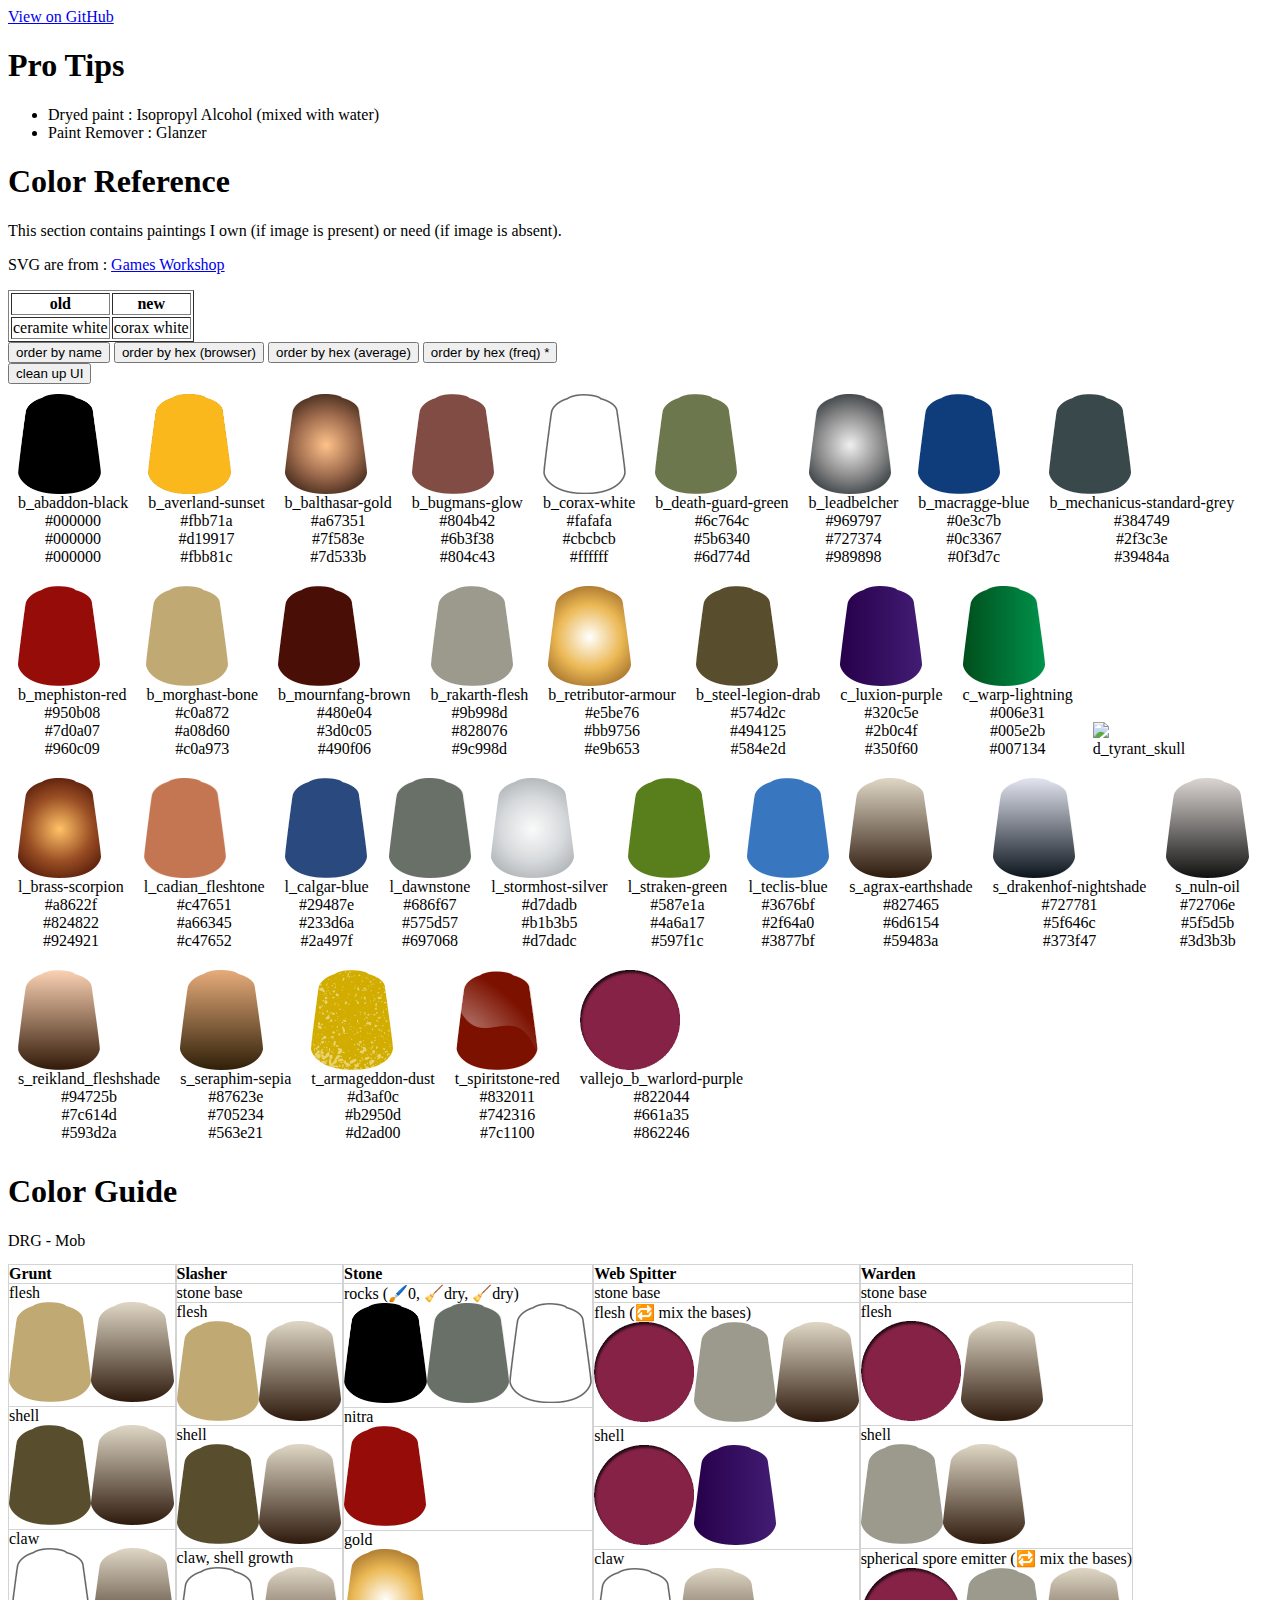
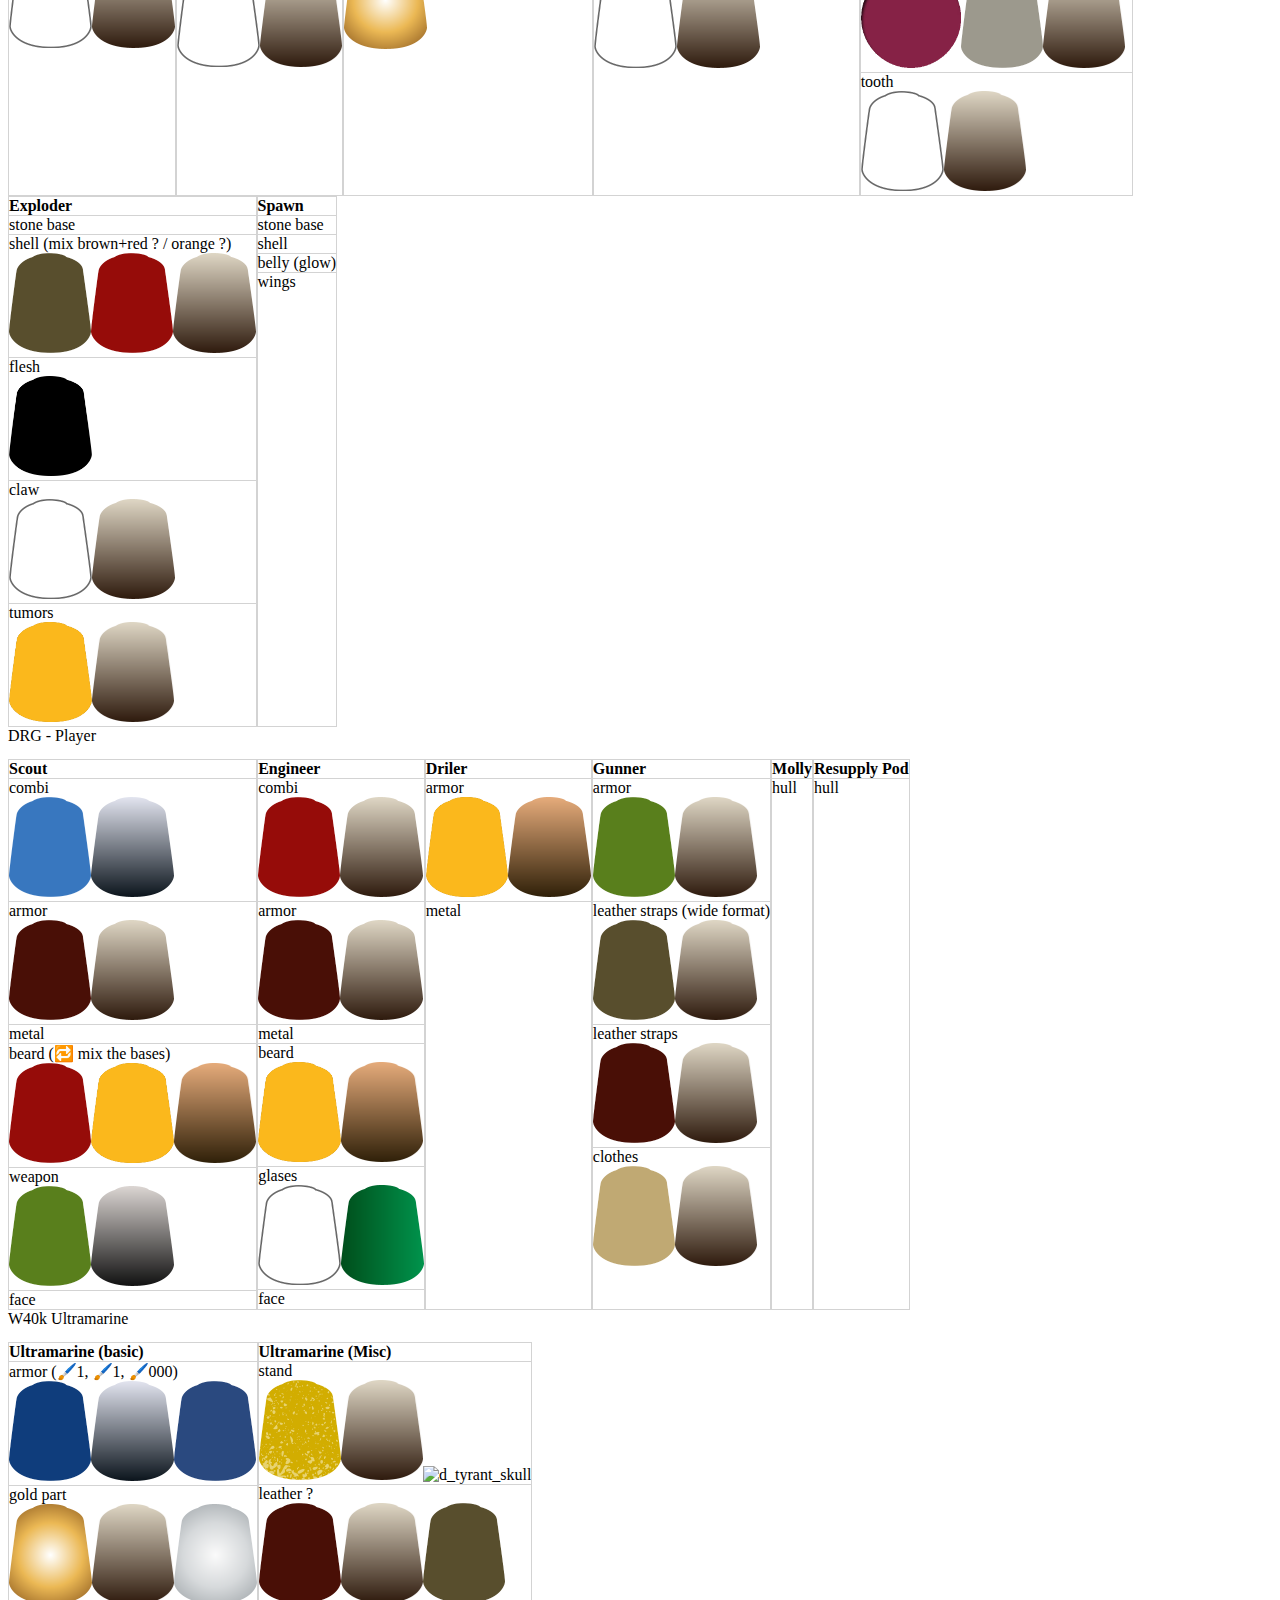
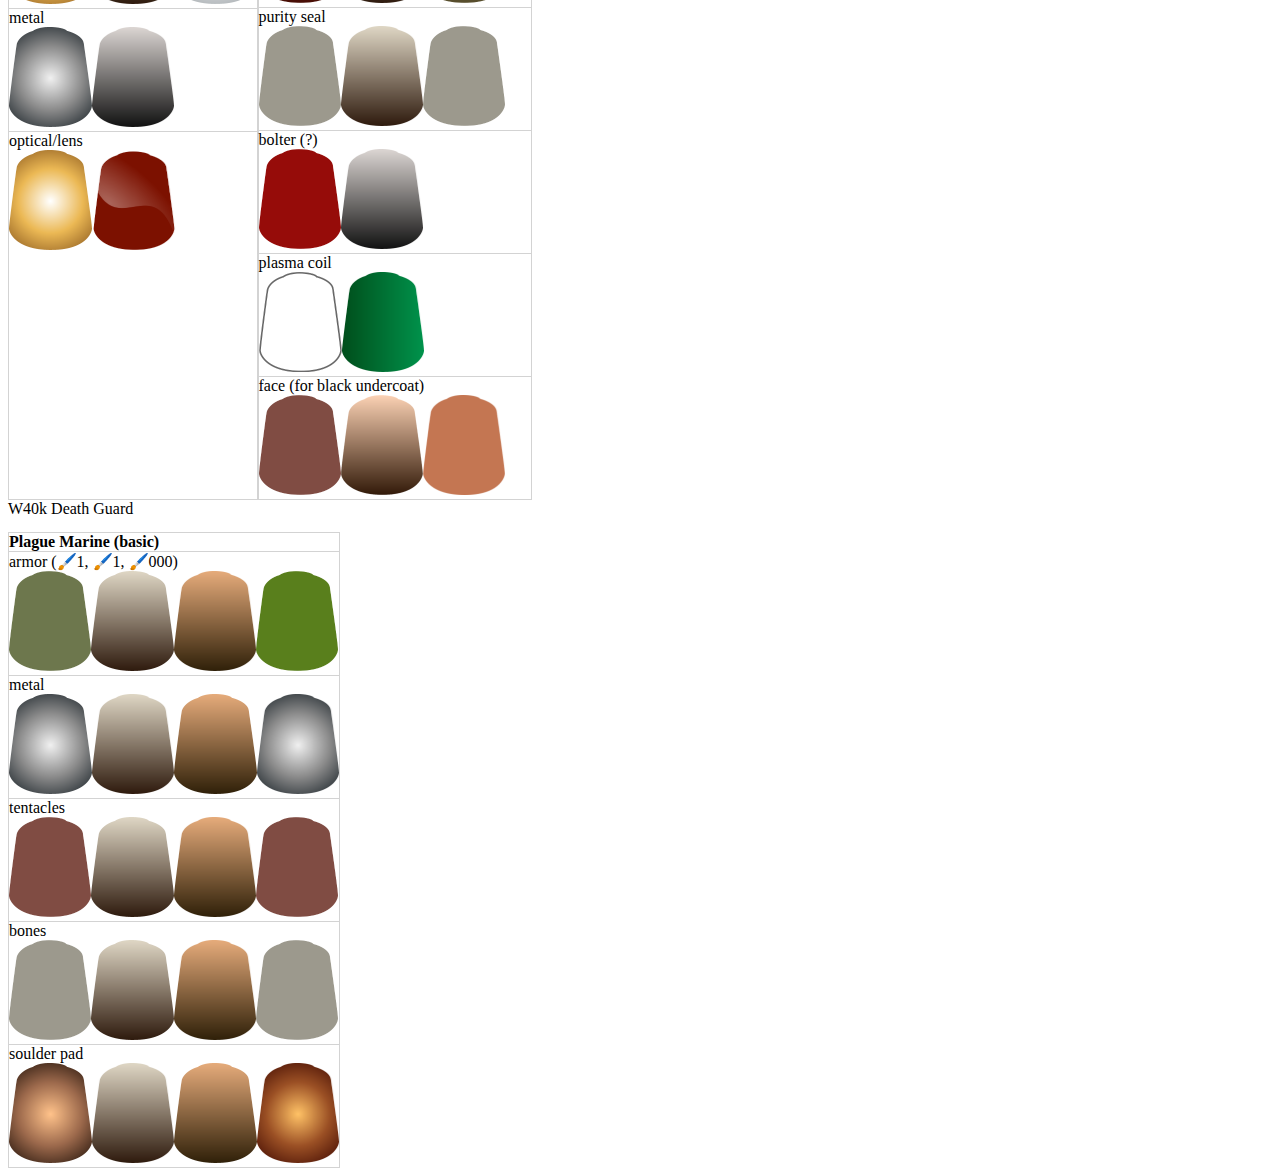
==== painting/index.html @ 30239cf1 "Painting : add death-guard and "fork me" banner" ====
<!DOCTYPE html>
<html lang="en">

<head>
  <meta charset="UTF-8" />
  <meta name="viewport" content="width=device-width, initial-scale=1.0" />
  <link rel="stylesheet" href="css/pageStyle.css" />
  <link rel="stylesheet" href="https://cdnjs.cloudflare.com/ajax/libs/github-fork-ribbon-css/0.2.3/gh-fork-ribbon.min.css" />
</head>


<body>
  <a class="github-fork-ribbon" 
     href="https://github.com/Iron-Wolf/Iron-Wolf.github.io/tree/master/painting" 
     data-ribbon="Fork me on GitHub"> 
      View on GitHub
  </a>

  <h1>Pro Tips</h1>
  <ul>
    <li>Dryed paint : Isopropyl Alcohol (mixed with water)</li>
    <li>Paint Remover : Glanzer</li>
  </ul>

  <h1>Color Reference</h1>
  <p>This section contains paintings I own (if image is present) or need (if image is absent).</p>
  <p>SVG are from : <a href="https://www.warhammer.com/fr-FR/build-and-paint-lp">Games Workshop</a></p>
  <table title="Color replacement" border="1px">
    <tr>
      <th>old</th>
      <th>new</th>
    </tr>
    <tr>
      <td>ceramite white</td>
      <td>corax white</td>
    </tr>
  </table>

  <button onclick="orderByName()">order by name</button>
  <button onclick="orderByHexBrowser()">order by hex (browser)</button>
  <button onclick="orderByHexAverage()">order by hex (average)</button>
  <button onclick="orderByHexFreq()">order by hex (freq) *</button>
  <br/>
  <button onclick="cleanUpUI()">clean up UI</button>

  <!-- div tag from which content is added -->
  <div id="colorRef"></div>

  <h1>Color Guide</h1>
  <!-- div tag from which content is added -->
  <div id="drg-mob" class="color-guide">
    <div style="width: 100%; height: 2em;">DRG - Mob</div>
  </div>
  <div id="drg-player" class="color-guide">
    <div style="width: 100%; height: 2em;">DRG - Player</div>
  </div>
  <div id="w40k-ultra" class="color-guide">
    <div style="width: 100%; height: 2em;">W40k Ultramarine</div>
  </div>
  <div id="w40k-death-guard" class="color-guide">
    <div style="width: 100%; height: 2em;">W40k Death Guard</div>
  </div>

  <script type='text/javascript' src='js/color-utils.js'></script>
  <script type='text/javascript' src='js/sort-algo.js'></script>
  <script type='text/javascript' src='js/img-algo.js'></script>
  <script type='text/javascript' src='js/main.js'></script>
</body>

</html>
---- painting/css/pageStyle.css ----
figure {
    display: inline-block;
    margin: 10px;
}
figure img {
    vertical-align: top;
}
figure figcaption {
    text-align: center;
}

.color-guide {
    display: flex;
    flex-wrap: wrap;
}
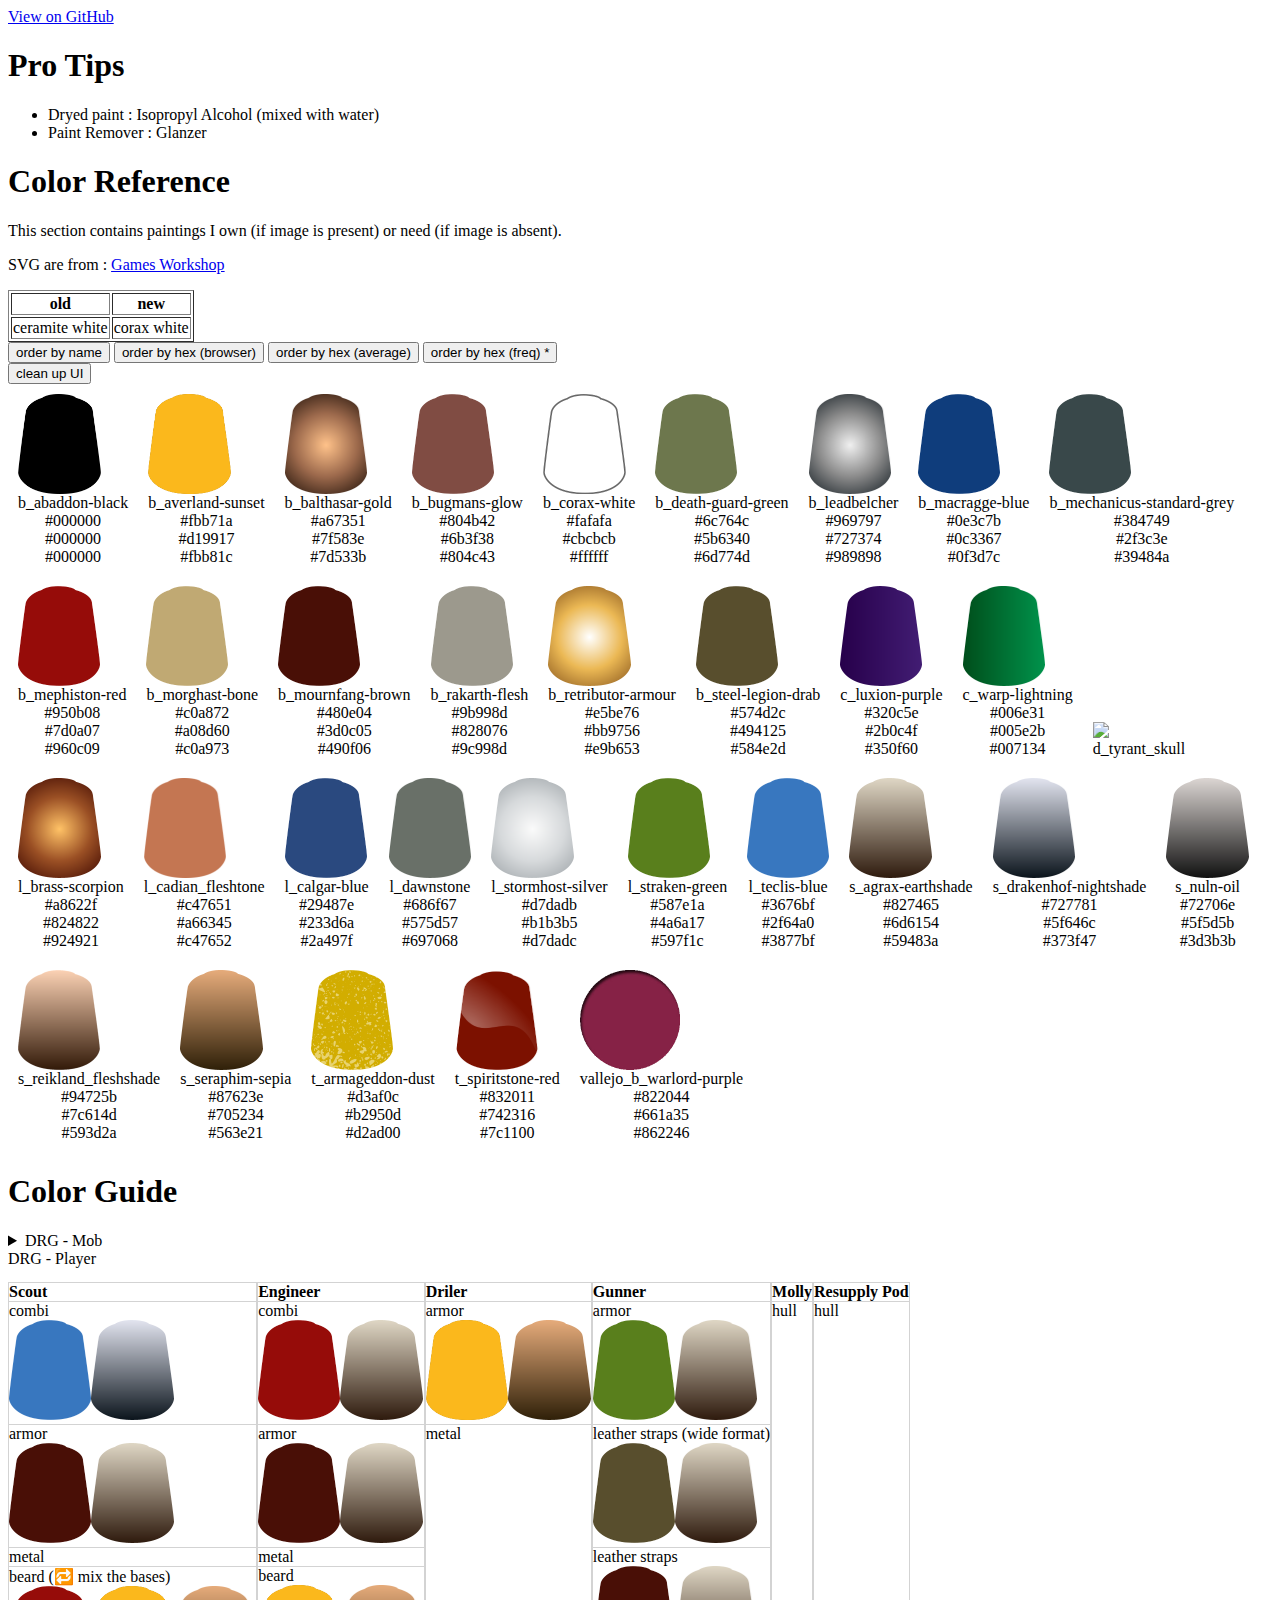
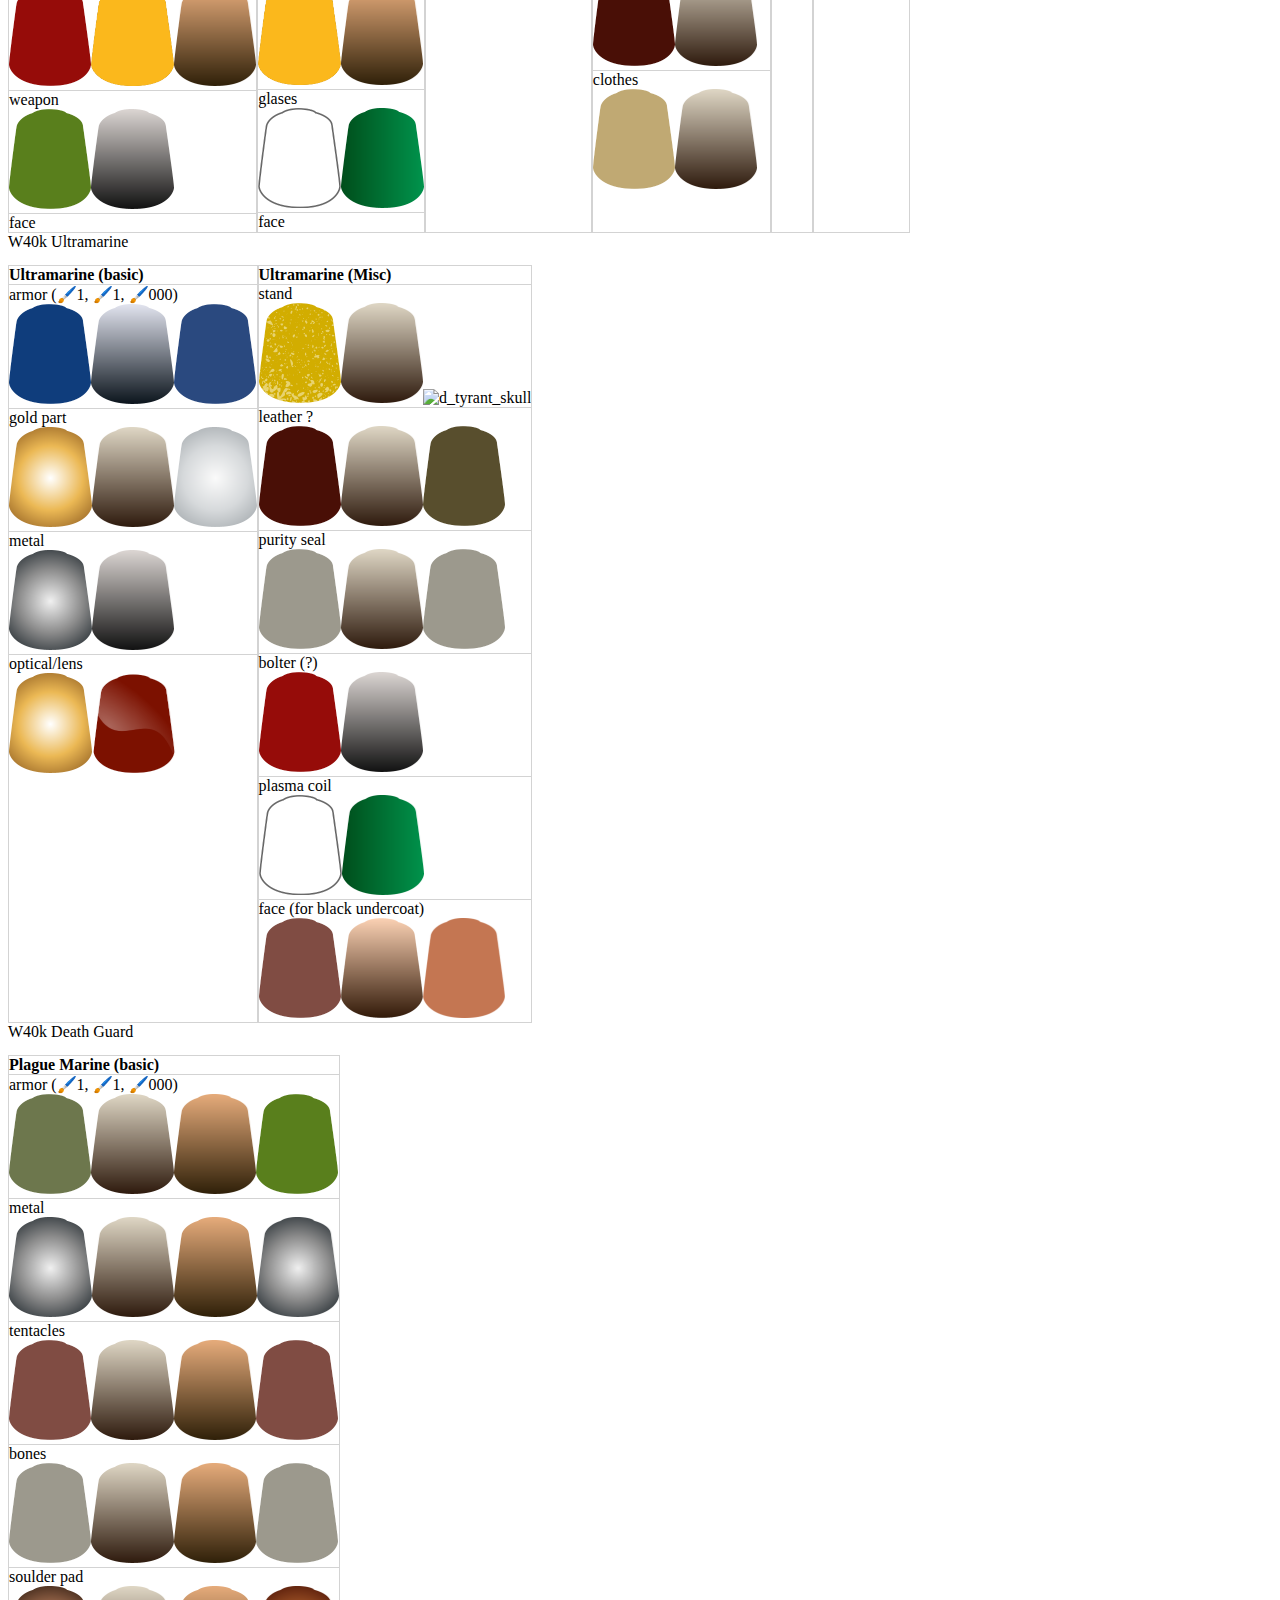
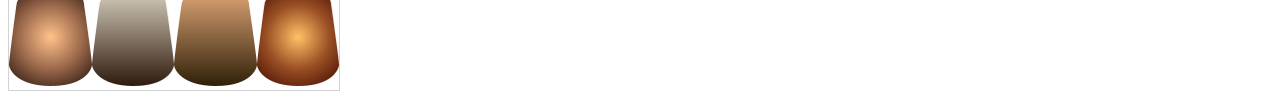
==== commit 76f14e1b: "Painting : testing "details" element" ====
--- a/painting/index.html
+++ b/painting/index.html
@@ -47,10 +47,14 @@
   <div id="colorRef"></div>
 
   <h1>Color Guide</h1>
-  <!-- div tag from which content is added -->
-  <div id="drg-mob" class="color-guide">
-    <div style="width: 100%; height: 2em;">DRG - Mob</div>
-  </div>
+  <details>
+    <summary>DRG - Mob</summary>
+    <!-- div tag from which content is added -->
+    <div id="drg-mob" class="color-guide">
+      <div style="width: 100%; height: 2em;">DRG - Mob</div>
+    </div>
+  </details>
+  
   <div id="drg-player" class="color-guide">
     <div style="width: 100%; height: 2em;">DRG - Player</div>
   </div>
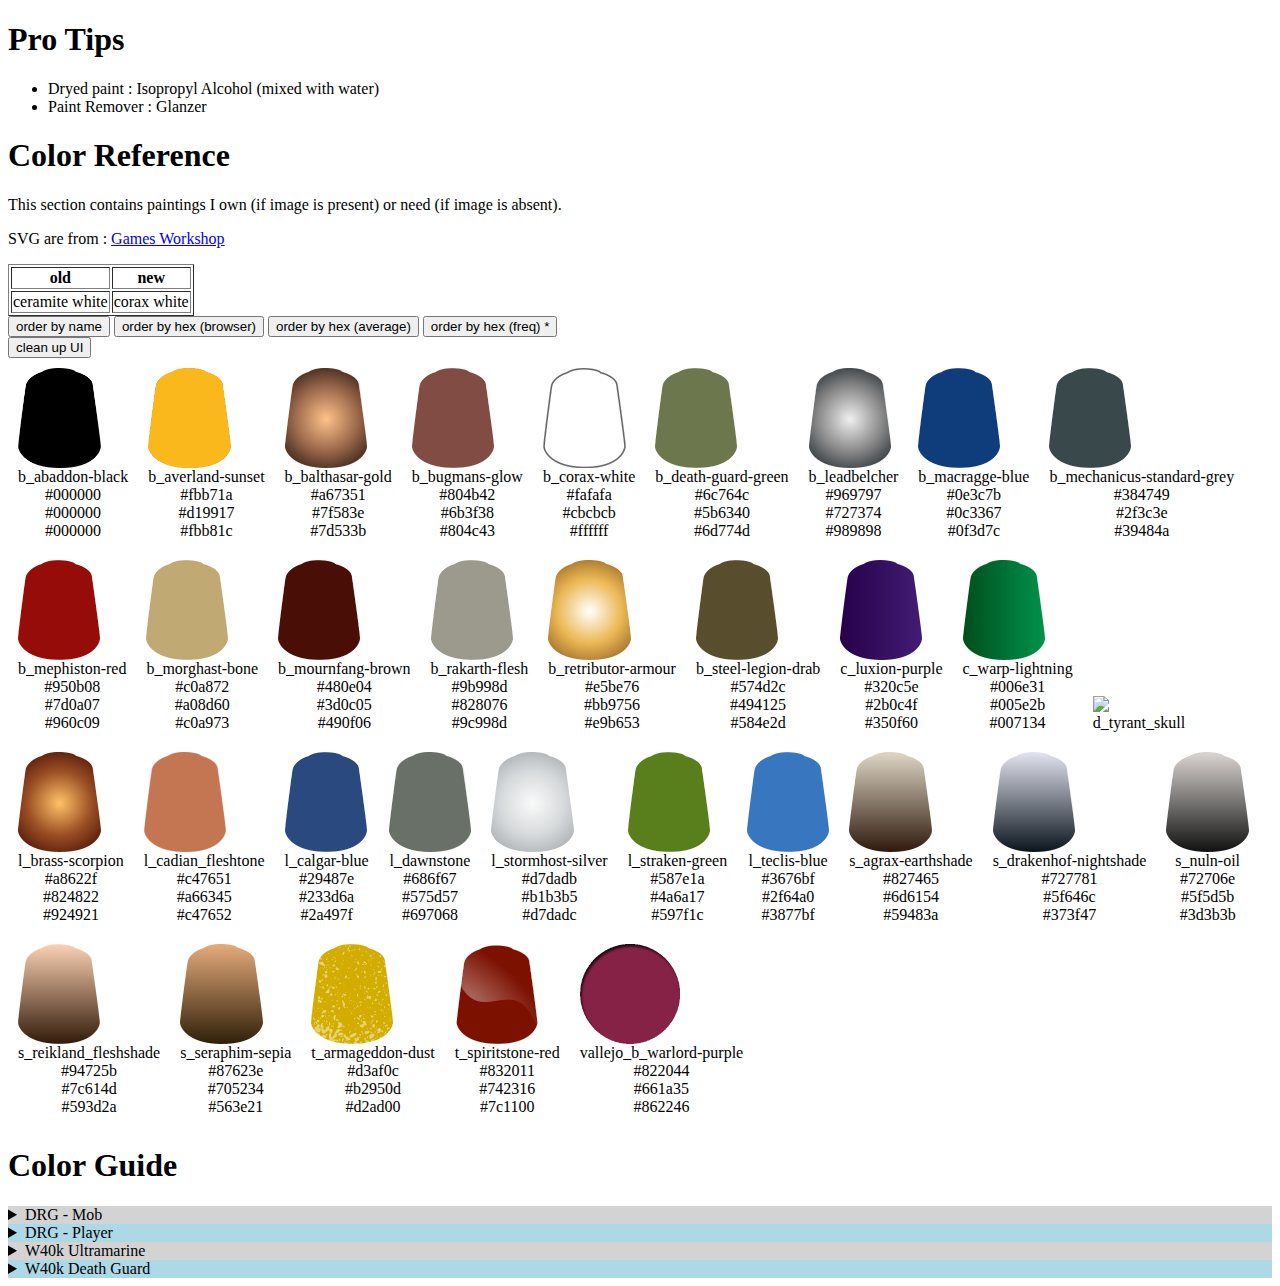
==== commit 040fd360: "Painting : add "details" and background color" ====
--- a/painting/index.html
+++ b/painting/index.html
@@ -12,9 +12,7 @@
 <body>
   <a class="github-fork-ribbon" 
      href="https://github.com/Iron-Wolf/Iron-Wolf.github.io/tree/master/painting" 
-     data-ribbon="Fork me on GitHub"> 
-      View on GitHub
-  </a>
+     data-ribbon="View on GitHub"> </a>
 
   <h1>Pro Tips</h1>
   <ul>
@@ -22,6 +20,9 @@
     <li>Paint Remover : Glanzer</li>
   </ul>
 
+  <!-------------------
+  |  COLOR REFERENCE  |
+  -------------------->
   <h1>Color Reference</h1>
   <p>This section contains paintings I own (if image is present) or need (if image is absent).</p>
   <p>SVG are from : <a href="https://www.warhammer.com/fr-FR/build-and-paint-lp">Games Workshop</a></p>
@@ -46,24 +47,41 @@
   <!-- div tag from which content is added -->
   <div id="colorRef"></div>
 
+  <!-------------------
+  |    COLOR GUIDE    |
+  -------------------->
   <h1>Color Guide</h1>
-  <details>
+  <details style="background: lightgray;">
     <summary>DRG - Mob</summary>
     <!-- div tag from which content is added -->
     <div id="drg-mob" class="color-guide">
       <div style="width: 100%; height: 2em;">DRG - Mob</div>
     </div>
   </details>
+
+  <details style="background: lightblue">
+    <summary>DRG - Player</summary>
+    <!-- div tag from which content is added -->
+    <div id="drg-player" class="color-guide">
+      <div style="width: 100%; height: 2em;">DRG - Player</div>
+    </div>
+  </details>
+
+  <details style="background: lightgray;">
+    <summary>W40k Ultramarine</summary>
+    <!-- div tag from which content is added -->
+    <div id="w40k-ultra" class="color-guide">
+      <div style="width: 100%; height: 2em;">W40k Ultramarine</div>
+    </div>
+  </details>
   
-  <div id="drg-player" class="color-guide">
-    <div style="width: 100%; height: 2em;">DRG - Player</div>
-  </div>
-  <div id="w40k-ultra" class="color-guide">
-    <div style="width: 100%; height: 2em;">W40k Ultramarine</div>
-  </div>
-  <div id="w40k-death-guard" class="color-guide">
-    <div style="width: 100%; height: 2em;">W40k Death Guard</div>
-  </div>
+  <details style="background: lightblue;">
+    <summary>W40k Death Guard</summary>
+    <!-- div tag from which content is added -->
+    <div id="w40k-death-guard" class="color-guide">
+      <div style="width: 100%; height: 2em;">W40k Death Guard</div>
+    </div>
+  </details>
 
   <script type='text/javascript' src='js/color-utils.js'></script>
   <script type='text/javascript' src='js/sort-algo.js'></script>
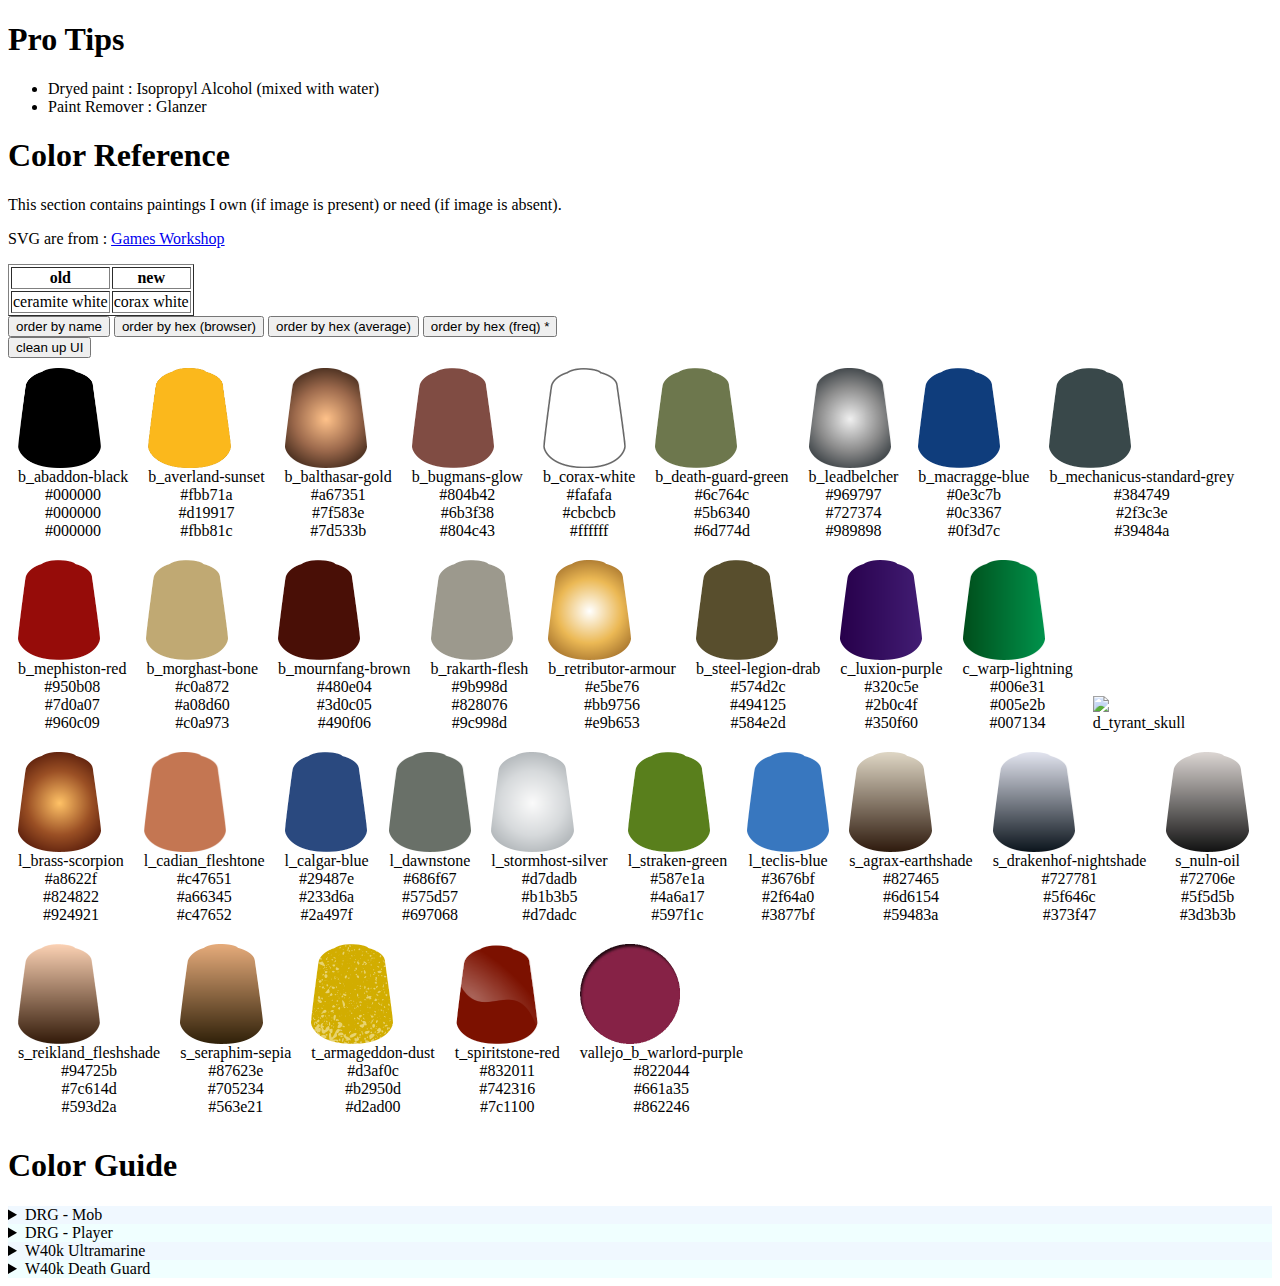
==== commit 1a02c441: "Painting : fixup background color" ====
--- a/painting/index.html
+++ b/painting/index.html
@@ -51,36 +51,28 @@
   |    COLOR GUIDE    |
   -------------------->
   <h1>Color Guide</h1>
-  <details style="background: lightgray;">
+  <details style="background: aliceblue;">
     <summary>DRG - Mob</summary>
     <!-- div tag from which content is added -->
-    <div id="drg-mob" class="color-guide">
-      <div style="width: 100%; height: 2em;">DRG - Mob</div>
-    </div>
+    <div id="drg-mob" class="color-guide"></div>
   </details>
 
-  <details style="background: lightblue">
+  <details style="background: azure">
     <summary>DRG - Player</summary>
     <!-- div tag from which content is added -->
-    <div id="drg-player" class="color-guide">
-      <div style="width: 100%; height: 2em;">DRG - Player</div>
-    </div>
+    <div id="drg-player" class="color-guide"></div>
   </details>
 
-  <details style="background: lightgray;">
+  <details style="background: aliceblue;">
     <summary>W40k Ultramarine</summary>
     <!-- div tag from which content is added -->
-    <div id="w40k-ultra" class="color-guide">
-      <div style="width: 100%; height: 2em;">W40k Ultramarine</div>
-    </div>
+    <div id="w40k-ultra" class="color-guide"></div>
   </details>
   
-  <details style="background: lightblue;">
+  <details style="background: azure;">
     <summary>W40k Death Guard</summary>
     <!-- div tag from which content is added -->
-    <div id="w40k-death-guard" class="color-guide">
-      <div style="width: 100%; height: 2em;">W40k Death Guard</div>
-    </div>
+    <div id="w40k-death-guard" class="color-guide"></div>
   </details>
 
   <script type='text/javascript' src='js/color-utils.js'></script>
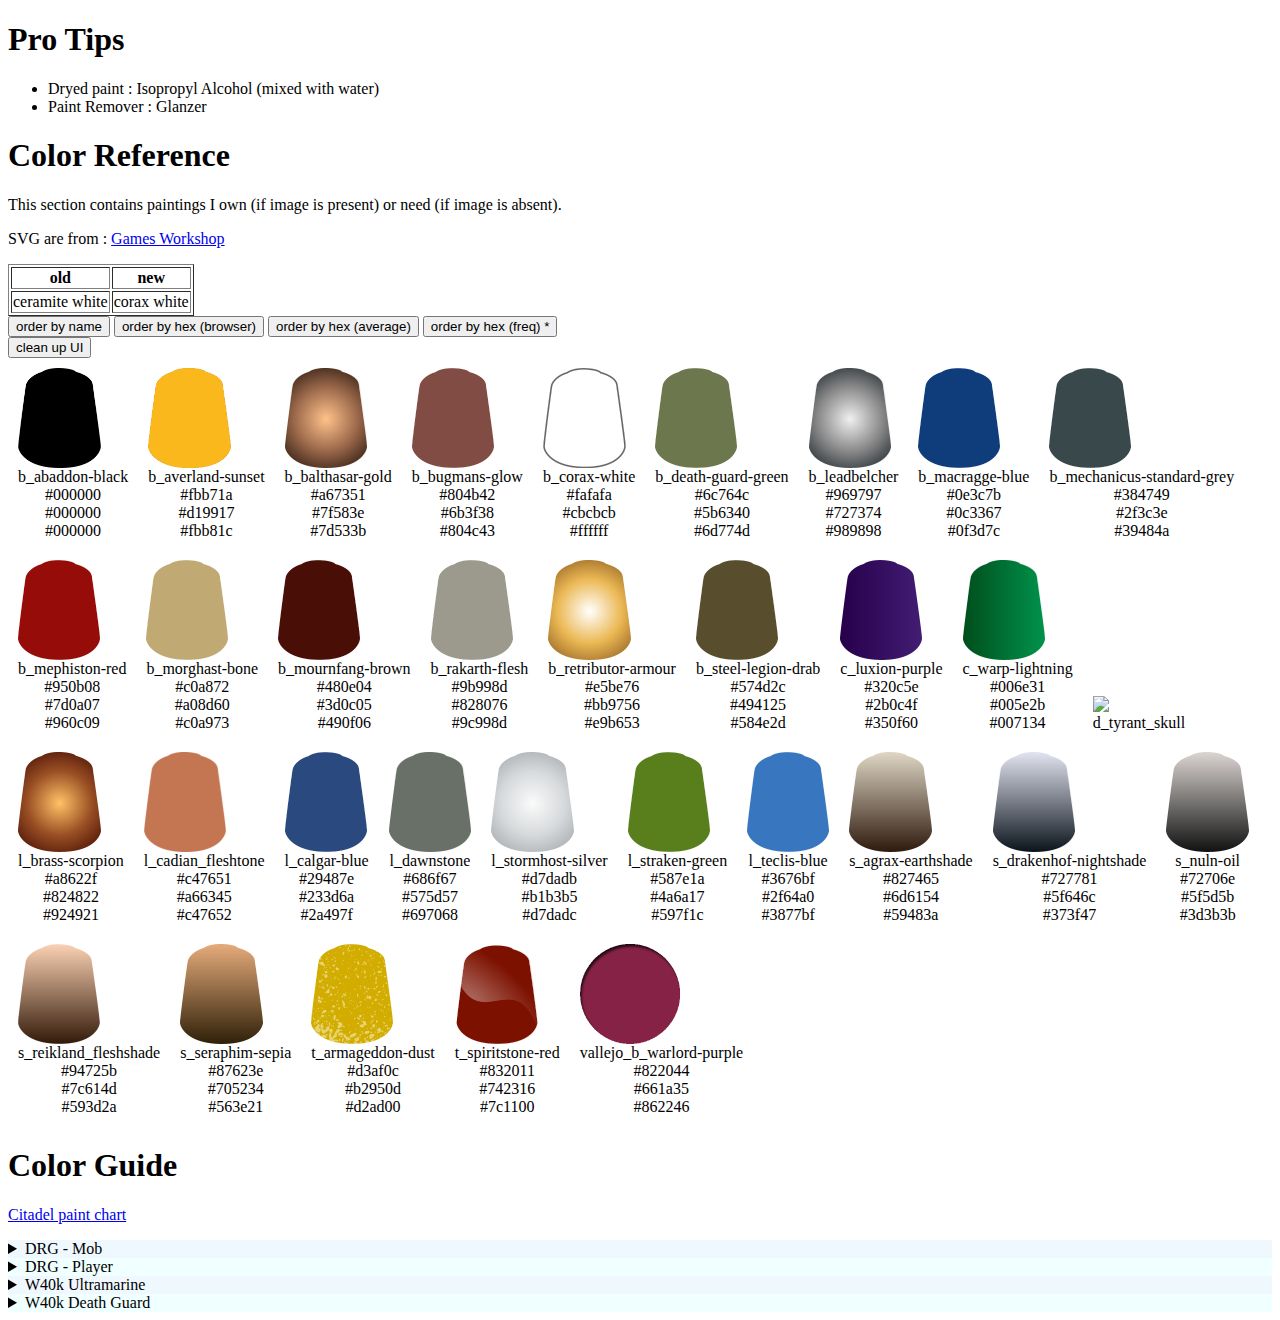
==== commit 8802d33b: "Painting : red bolter colors for testing" ====
--- a/painting/index.html
+++ b/painting/index.html
@@ -51,6 +51,10 @@
   |    COLOR GUIDE    |
   -------------------->
   <h1>Color Guide</h1>
+  <p>
+    <a href="https://www.dakkadakka.com/wiki/en/Paint_Range_Compatibility_Chart">Citadel paint chart</a>
+  </p>
+
   <details style="background: aliceblue;">
     <summary>DRG - Mob</summary>
     <!-- div tag from which content is added -->
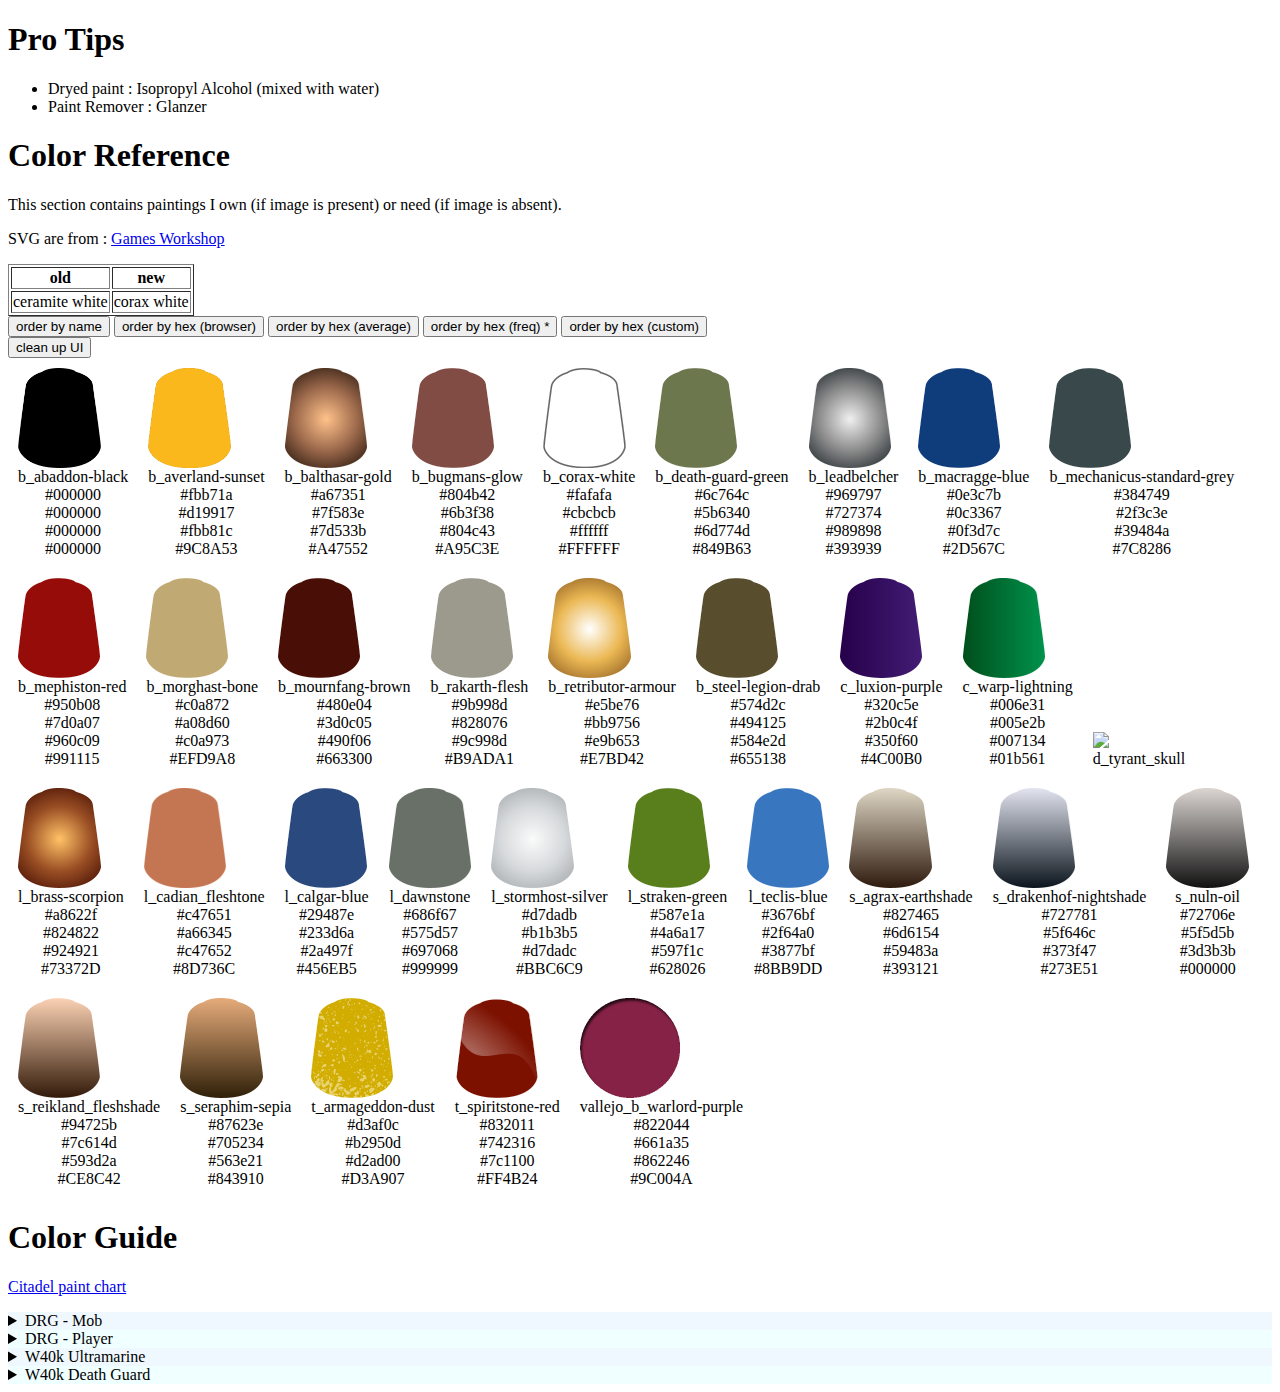
==== commit c7dd3f41: "Painting : add hex color" ====
--- a/painting/index.html
+++ b/painting/index.html
@@ -41,6 +41,7 @@
   <button onclick="orderByHexBrowser()">order by hex (browser)</button>
   <button onclick="orderByHexAverage()">order by hex (average)</button>
   <button onclick="orderByHexFreq()">order by hex (freq) *</button>
+  <button onclick="orderByHexCustom()">order by hex (custom)</button>
   <br/>
   <button onclick="cleanUpUI()">clean up UI</button>
 
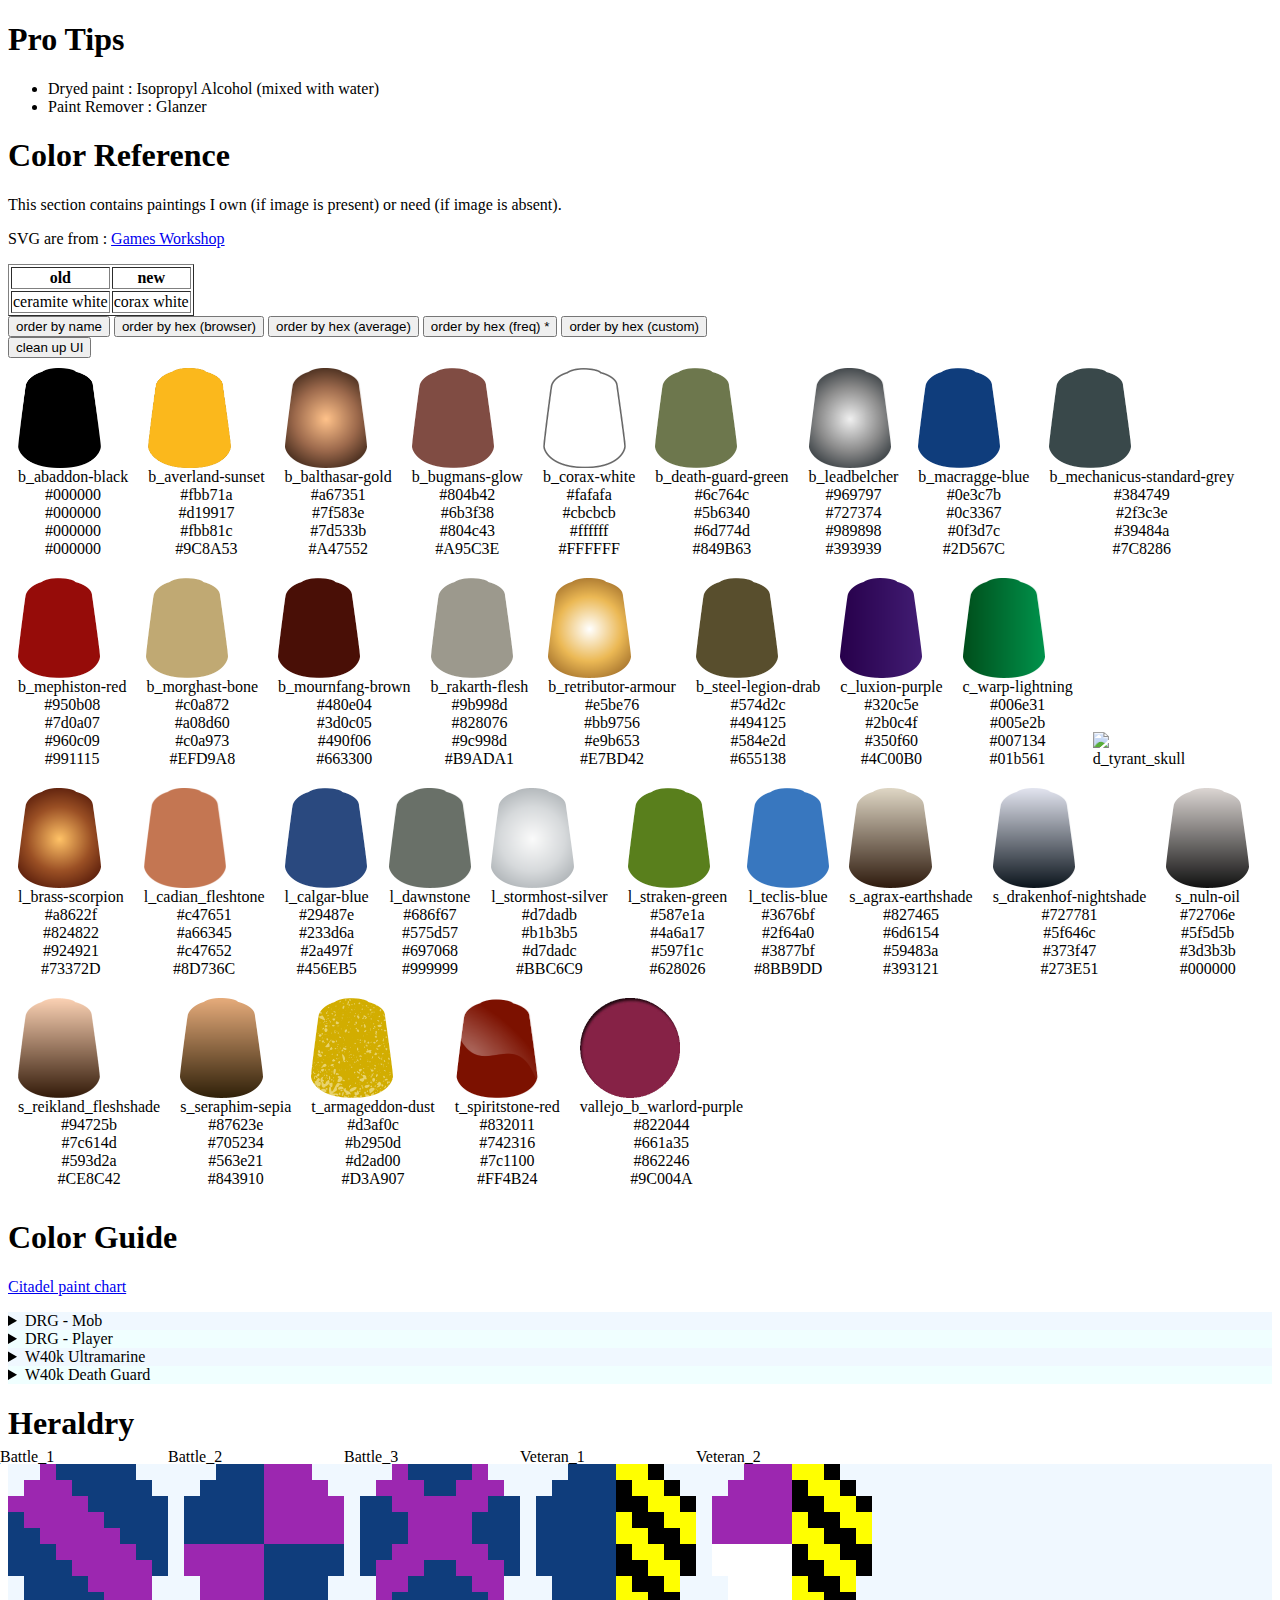
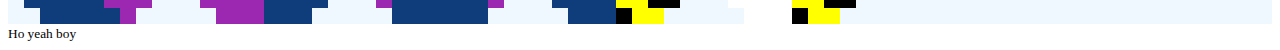
==== commit 665fe0b3: "[Painting] First test for heraldry" ====
--- a/painting/index.html
+++ b/painting/index.html
@@ -4,6 +4,7 @@
 <head>
   <meta charset="UTF-8" />
   <meta name="viewport" content="width=device-width, initial-scale=1.0" />
+  <link rel="stylesheet" href="css/heraldry.css" />
   <link rel="stylesheet" href="css/pageStyle.css" />
   <link rel="stylesheet" href="https://cdnjs.cloudflare.com/ajax/libs/github-fork-ribbon-css/0.2.3/gh-fork-ribbon.min.css" />
 </head>
@@ -80,6 +81,32 @@
     <div id="w40k-death-guard" class="color-guide"></div>
   </details>
 
+  <!------------
+  |  HERALDRY  |
+  ------------->
+  <h1>Heraldry</h1>
+  <div style="display: flex; background: aliceblue;">
+    <div class="heraldry">
+      <div class="heraldry1">_Battle_1</div>
+    </div>
+    <div class="heraldry">
+      <div class="heraldry4">Battle_2</div>
+    </div>
+    <div class="heraldry">
+      <div class="heraldry5">Battle_3</div>
+    </div>
+    <div class="heraldry">
+      <div class="heraldry2">Veteran_1</div>
+    </div>
+    <div class="heraldry">
+      <div class="heraldry3">Veteran_2</div>
+    </div>
+  </div>
+
+  <footer>
+    <small>Ho yeah boy</small>
+  </footer>
+
   <script type='text/javascript' src='js/color-utils.js'></script>
   <script type='text/javascript' src='js/sort-algo.js'></script>
   <script type='text/javascript' src='js/img-algo.js'></script>
--- a/painting/css/heraldry.css
+++ b/painting/css/heraldry.css
@@ -0,0 +1,441 @@
+:root {
+  --bg-color: aliceblue;
+  --c-violet: #9c27b0;
+  --c-white: white;
+  --c-yellow: yellow;
+  --c-black: black;
+  --c-blue: #0f3d7c;
+}
+
+.heraldry {
+  width: 10em;
+  height: 10em;
+  /*border: 1px solid black;*/
+  margin-right: 1em;
+  position: relative; /* css shenanigans for a proper border */
+  background: var(--c-blue);
+}
+
+.heraldry1 {
+  width: 1em;
+  height: 1em;
+  position: absolute;  /* css shenanigans for a proper border */
+  top: -1em;  /* offset because of box-shadow values */
+  left: -1em; /* offset because of box-shadow values */
+  box-shadow: 
+    /* KNEE PAD SHAPE */
+    1em 1em var(--bg-color), 2em 1em var(--bg-color), 9em 1em var(--bg-color), 10em 1em var(--bg-color),
+    1em 2em var(--bg-color), 10em 2em var(--bg-color),
+    1em 8em var(--bg-color), 10em 8em var(--bg-color),
+    1em 9em var(--bg-color), 10em 9em var(--bg-color),
+    1em 10em var(--bg-color), 2em 10em var(--bg-color), 9em 10em var(--bg-color), 10em 10em var(--bg-color),
+    /* KNEE PAD SHAPE */
+
+    1em 1em var(--c-violet),
+    2em 1em var(--c-violet),
+    3em 1em var(--c-violet),
+
+    1em 2em var(--c-violet),
+    2em 2em var(--c-violet),
+    3em 2em var(--c-violet),
+    4em 2em var(--c-violet),
+
+    1em 3em var(--c-violet),
+    2em 3em var(--c-violet),
+    3em 3em var(--c-violet),
+    4em 3em var(--c-violet),
+    5em 3em var(--c-violet),
+
+    2em 4em var(--c-violet),
+    3em 4em var(--c-violet),
+    4em 4em var(--c-violet),
+    5em 4em var(--c-violet),
+    6em 4em var(--c-violet),
+
+    3em 5em var(--c-violet),
+    4em 5em var(--c-violet),
+    5em 5em var(--c-violet),
+    6em 5em var(--c-violet),
+    7em 5em var(--c-violet),
+
+    4em 6em var(--c-violet),
+    5em 6em var(--c-violet),
+    6em 6em var(--c-violet),
+    7em 6em var(--c-violet),
+    8em 6em var(--c-violet),
+
+    5em 7em var(--c-violet),
+    6em 7em var(--c-violet),
+    7em 7em var(--c-violet),
+    8em 7em var(--c-violet),
+    9em 7em var(--c-violet),
+
+    6em 8em var(--c-violet),
+    7em 8em var(--c-violet),
+    8em 8em var(--c-violet),
+    9em 8em var(--c-violet),
+    10em 8em var(--c-violet),
+
+    7em 9em var(--c-violet),
+    8em 9em var(--c-violet),
+    9em 9em var(--c-violet),
+    10em 9em var(--c-violet),
+
+    8em 10em var(--c-violet),
+    9em 10em var(--c-violet),
+    10em 10em var(--c-violet)
+}
+
+.heraldry2 {
+  width: 1em;
+  height: 1em;
+  position: absolute; 
+  top: -1em; 
+  left: -1em;
+  box-shadow: 
+    /* KNEE PAD SHAPE */
+    1em 1em var(--bg-color), 2em 1em var(--bg-color), 9em 1em var(--bg-color), 10em 1em var(--bg-color),
+    1em 2em var(--bg-color), 10em 2em var(--bg-color),
+    1em 8em var(--bg-color), 10em 8em var(--bg-color),
+    1em 9em var(--bg-color), 10em 9em var(--bg-color),
+    1em 10em var(--bg-color), 2em 10em var(--bg-color), 9em 10em var(--bg-color), 10em 10em var(--bg-color),
+    /* KNEE PAD SHAPE */
+
+    6em 1em var(--c-yellow),
+    7em 1em var(--c-yellow),
+    8em 1em var(--c-black),
+    9em 1em var(--c-black),
+    10em 1em var(--c-yellow),
+
+    6em 2em var(--c-black),
+    7em 2em var(--c-yellow),
+    8em 2em var(--c-yellow),
+    9em 2em var(--c-black),
+    10em 2em var(--c-black),
+
+    6em 3em var(--c-black),
+    7em 3em var(--c-black),
+    8em 3em var(--c-yellow),
+    9em 3em var(--c-yellow),
+    10em 3em var(--c-black),
+
+    6em 4em var(--c-yellow),
+    7em 4em var(--c-black),
+    8em 4em var(--c-black),
+    9em 4em var(--c-yellow),
+    10em 4em var(--c-yellow),
+
+    6em 5em var(--c-yellow),
+    7em 5em var(--c-yellow),
+    8em 5em var(--c-black),
+    9em 5em var(--c-black),
+    10em 5em var(--c-yellow),
+
+    6em 6em var(--c-black),
+    7em 6em var(--c-yellow),
+    8em 6em var(--c-yellow),
+    9em 6em var(--c-black),
+    10em 6em var(--c-black), 
+    
+    6em 7em var(--c-black),
+    7em 7em var(--c-black),
+    8em 7em var(--c-yellow),
+    9em 7em var(--c-yellow),
+    10em 7em var(--c-black), 
+
+    6em 8em var(--c-yellow),
+    7em 8em var(--c-black),
+    8em 8em var(--c-black),
+    9em 8em var(--c-yellow),
+    10em 8em var(--c-yellow),
+
+    6em 9em var(--c-yellow),
+    7em 9em var(--c-yellow),
+    8em 9em var(--c-black),
+    9em 9em var(--c-black),
+    10em 9em var(--c-yellow),
+
+    6em 10em var(--c-black),
+    7em 10em var(--c-yellow),
+    8em 10em var(--c-yellow),
+    9em 10em var(--c-black),
+    10em 10em var(--c-black)
+}
+
+.heraldry3 {
+  width: 1em;
+  height: 1em;
+  position: absolute; 
+  top: -1em; 
+  left: -1em;
+  box-shadow: 
+    /* KNEE PAD SHAPE */
+    1em 1em var(--bg-color), 2em 1em var(--bg-color), 9em 1em var(--bg-color), 10em 1em var(--bg-color),
+    1em 2em var(--bg-color), 10em 2em var(--bg-color),
+    1em 8em var(--bg-color), 10em 8em var(--bg-color),
+    1em 9em var(--bg-color), 10em 9em var(--bg-color),
+    1em 10em var(--bg-color), 2em 10em var(--bg-color), 9em 10em var(--bg-color), 10em 10em var(--bg-color),
+    /* KNEE PAD SHAPE */
+
+    1em 1em var(--c-violet),
+    2em 1em var(--c-violet),
+    3em 1em var(--c-violet),
+    4em 1em var(--c-violet),
+    5em 1em var(--c-violet),
+    6em 1em var(--c-yellow),
+    7em 1em var(--c-yellow),
+    8em 1em var(--c-black),
+    9em 1em var(--c-black),
+    10em 1em var(--c-yellow),
+
+    1em 2em var(--c-violet),
+    2em 2em var(--c-violet),
+    3em 2em var(--c-violet),
+    4em 2em var(--c-violet),
+    5em 2em var(--c-violet),
+    6em 2em var(--c-black),
+    7em 2em var(--c-yellow),
+    8em 2em var(--c-yellow),
+    9em 2em var(--c-black),
+    10em 2em var(--c-black),
+
+    1em 3em var(--c-violet),
+    2em 3em var(--c-violet),
+    3em 3em var(--c-violet),
+    4em 3em var(--c-violet),
+    5em 3em var(--c-violet),
+    6em 3em var(--c-black),
+    7em 3em var(--c-black),
+    8em 3em var(--c-yellow),
+    9em 3em var(--c-yellow),
+    10em 3em var(--c-black),
+
+    1em 4em var(--c-violet),
+    2em 4em var(--c-violet),
+    3em 4em var(--c-violet),
+    4em 4em var(--c-violet),
+    5em 4em var(--c-violet),
+    6em 4em var(--c-yellow),
+    7em 4em var(--c-black),
+    8em 4em var(--c-black),
+    9em 4em var(--c-yellow),
+    10em 4em var(--c-yellow),
+
+    1em 5em var(--c-violet),
+    2em 5em var(--c-violet),
+    3em 5em var(--c-violet),
+    4em 5em var(--c-violet),
+    5em 5em var(--c-violet),
+    6em 5em var(--c-yellow),
+    7em 5em var(--c-yellow),
+    8em 5em var(--c-black),
+    9em 5em var(--c-black),
+    10em 5em var(--c-yellow),
+
+    1em 6em var(--c-white),
+    2em 6em var(--c-white),
+    3em 6em var(--c-white),
+    4em 6em var(--c-white),
+    5em 6em var(--c-white),
+    6em 6em var(--c-black),
+    7em 6em var(--c-yellow),
+    8em 6em var(--c-yellow),
+    9em 6em var(--c-black),
+    10em 6em var(--c-black), 
+    
+    1em 7em var(--c-white),
+    2em 7em var(--c-white),
+    3em 7em var(--c-white),
+    4em 7em var(--c-white),
+    5em 7em var(--c-white),
+    6em 7em var(--c-black),
+    7em 7em var(--c-black),
+    8em 7em var(--c-yellow),
+    9em 7em var(--c-yellow),
+    10em 7em var(--c-black), 
+
+    1em 8em var(--c-white),
+    2em 8em var(--c-white),
+    3em 8em var(--c-white),
+    4em 8em var(--c-white),
+    5em 8em var(--c-white),
+    6em 8em var(--c-yellow),
+    7em 8em var(--c-black),
+    8em 8em var(--c-black),
+    9em 8em var(--c-yellow),
+    10em 8em var(--c-yellow),
+
+    1em 9em var(--c-white),
+    2em 9em var(--c-white),
+    3em 9em var(--c-white),
+    4em 9em var(--c-white),
+    5em 9em var(--c-white),
+    6em 9em var(--c-yellow),
+    7em 9em var(--c-yellow),
+    8em 9em var(--c-black),
+    9em 9em var(--c-black),
+    10em 9em var(--c-yellow),
+
+    1em 10em var(--c-white),
+    2em 10em var(--c-white),
+    3em 10em var(--c-white),
+    4em 10em var(--c-white),
+    5em 10em var(--c-white),
+    6em 10em var(--c-black),
+    7em 10em var(--c-yellow),
+    8em 10em var(--c-yellow),
+    9em 10em var(--c-black),
+    10em 10em var(--c-black)
+}
+
+.heraldry4 {
+  width: 1em;
+  height: 1em;
+  position: absolute; 
+  top: -1em; 
+  left: -1em;
+  box-shadow: 
+    /* KNEE PAD SHAPE */
+    1em 1em var(--bg-color), 2em 1em var(--bg-color), 9em 1em var(--bg-color), 10em 1em var(--bg-color),
+    1em 2em var(--bg-color), 10em 2em var(--bg-color),
+    1em 8em var(--bg-color), 10em 8em var(--bg-color),
+    1em 9em var(--bg-color), 10em 9em var(--bg-color),
+    1em 10em var(--bg-color), 2em 10em var(--bg-color), 9em 10em var(--bg-color), 10em 10em var(--bg-color),
+    /* KNEE PAD SHAPE */
+
+    6em 1em var(--c-violet),
+    7em 1em var(--c-violet),
+    8em 1em var(--c-violet),
+    9em 1em var(--c-violet),
+    10em 1em var(--c-violet),
+
+    6em 2em var(--c-violet),
+    7em 2em var(--c-violet),
+    8em 2em var(--c-violet),
+    9em 2em var(--c-violet),
+    10em 2em var(--c-violet),
+
+    6em 3em var(--c-violet),
+    7em 3em var(--c-violet),
+    8em 3em var(--c-violet),
+    9em 3em var(--c-violet),
+    10em 3em var(--c-violet),
+
+    6em 4em var(--c-violet),
+    7em 4em var(--c-violet),
+    8em 4em var(--c-violet),
+    9em 4em var(--c-violet),
+    10em 4em var(--c-violet),
+
+    6em 5em var(--c-violet),
+    7em 5em var(--c-violet),
+    8em 5em var(--c-violet),
+    9em 5em var(--c-violet),
+    10em 5em var(--c-violet),
+
+    1em 6em var(--c-violet),
+    2em 6em var(--c-violet),
+    3em 6em var(--c-violet),
+    4em 6em var(--c-violet),
+    5em 6em var(--c-violet), 
+    
+    1em 7em var(--c-violet),
+    2em 7em var(--c-violet),
+    3em 7em var(--c-violet),
+    4em 7em var(--c-violet),
+    5em 7em var(--c-violet),
+
+    1em 8em var(--c-violet),
+    2em 8em var(--c-violet),
+    3em 8em var(--c-violet),
+    4em 8em var(--c-violet),
+    5em 8em var(--c-violet),
+
+    1em 9em var(--c-violet),
+    2em 9em var(--c-violet),
+    3em 9em var(--c-violet),
+    4em 9em var(--c-violet),
+    5em 9em var(--c-violet),
+
+    1em 10em var(--c-violet),
+    2em 10em var(--c-violet),
+    3em 10em var(--c-violet),
+    4em 10em var(--c-violet),
+    5em 10em var(--c-violet)
+}
+
+.heraldry5 {
+  width: 1em;
+  height: 1em;
+  position: absolute;  /* css shenanigans for a proper border */
+  top: -1em;  /* offset because of box-shadow values */
+  left: -1em; /* offset because of box-shadow values */
+  box-shadow: 
+    /* KNEE PAD SHAPE */
+    1em 1em var(--bg-color), 2em 1em var(--bg-color), 9em 1em var(--bg-color), 10em 1em var(--bg-color),
+    1em 2em var(--bg-color), 10em 2em var(--bg-color),
+    1em 8em var(--bg-color), 10em 8em var(--bg-color),
+    1em 9em var(--bg-color), 10em 9em var(--bg-color),
+    1em 10em var(--bg-color), 2em 10em var(--bg-color), 9em 10em var(--bg-color), 10em 10em var(--bg-color),
+    /* KNEE PAD SHAPE */
+
+    1em 1em var(--c-violet),
+    2em 1em var(--c-violet),
+    3em 1em var(--c-violet),
+    8em 1em var(--c-violet),
+    9em 1em var(--c-violet),
+    10em 1em var(--c-violet),
+
+    2em 2em var(--c-violet),
+    3em 2em var(--c-violet),
+    4em 2em var(--c-violet),
+    7em 2em var(--c-violet),
+    8em 2em var(--c-violet),
+    9em 2em var(--c-violet),
+
+    3em 3em var(--c-violet),
+    4em 3em var(--c-violet),
+    5em 3em var(--c-violet),
+    6em 3em var(--c-violet),
+    7em 3em var(--c-violet),
+    8em 3em var(--c-violet),
+
+    4em 4em var(--c-violet),
+    5em 4em var(--c-violet),
+    6em 4em var(--c-violet),
+    7em 4em var(--c-violet),
+
+    4em 5em var(--c-violet),
+    5em 5em var(--c-violet),
+    6em 5em var(--c-violet),
+    7em 5em var(--c-violet),
+
+    3em 6em var(--c-violet),
+    4em 6em var(--c-violet),
+    5em 6em var(--c-violet),
+    6em 6em var(--c-violet),
+    7em 6em var(--c-violet),
+    8em 6em var(--c-violet),
+
+    2em 7em var(--c-violet),
+    3em 7em var(--c-violet),
+    4em 7em var(--c-violet),
+    7em 7em var(--c-violet),
+    8em 7em var(--c-violet),
+    9em 7em var(--c-violet),
+
+    1em 8em var(--c-violet),
+    2em 8em var(--c-violet),
+    3em 8em var(--c-violet),
+    8em 8em var(--c-violet),
+    9em 8em var(--c-violet),
+    10em 8em var(--c-violet),
+
+    1em 9em var(--c-violet),
+    2em 9em var(--c-violet),
+    9em 9em var(--c-violet),
+    10em 9em var(--c-violet),
+
+    1em 10em var(--c-violet),
+    10em 10em var(--c-violet)
+}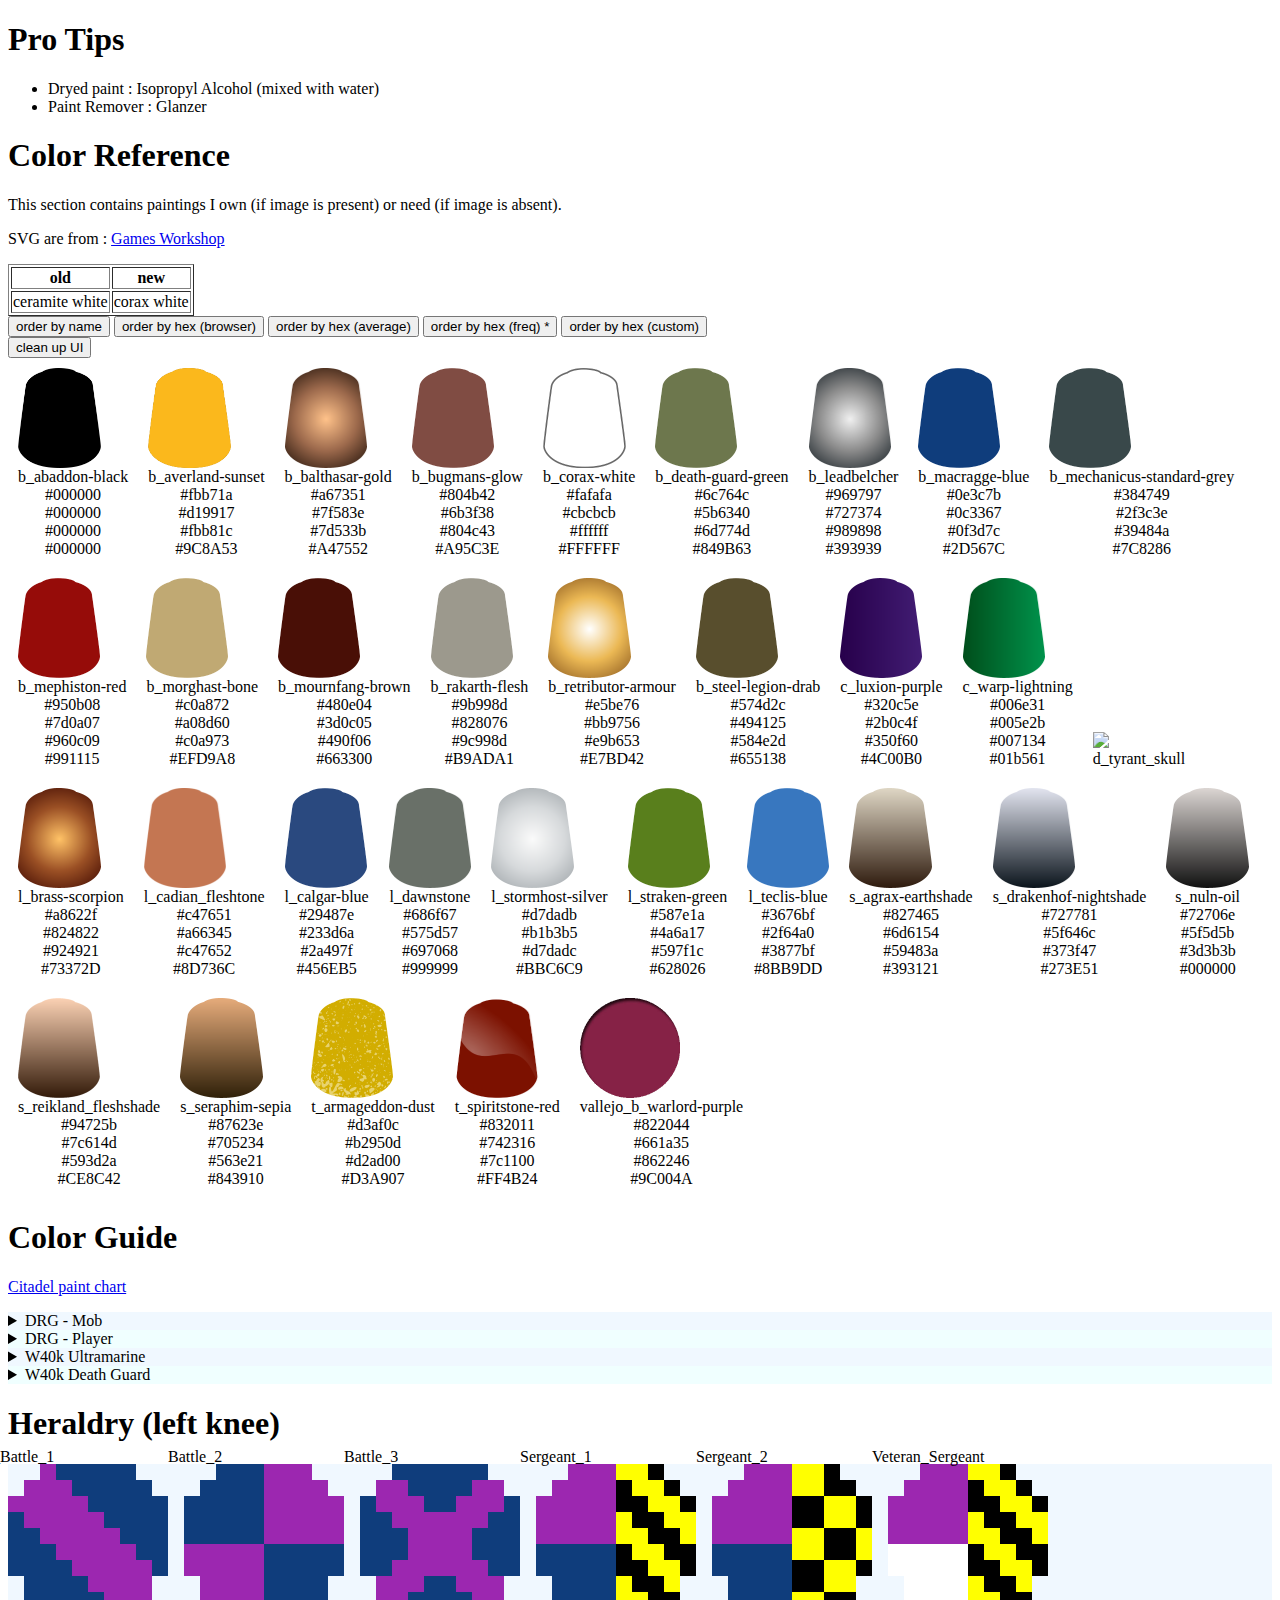
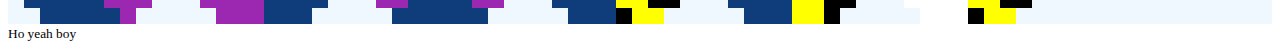
==== commit ebcefd56: "[Painting] other heraldry" ====
--- a/painting/index.html
+++ b/painting/index.html
@@ -84,7 +84,7 @@
   <!------------
   |  HERALDRY  |
   ------------->
-  <h1>Heraldry</h1>
+  <h1>Heraldry (left knee)</h1>
   <div style="display: flex; background: aliceblue;">
     <div class="heraldry">
       <div class="heraldry1">_Battle_1</div>
@@ -96,10 +96,13 @@
       <div class="heraldry5">Battle_3</div>
     </div>
     <div class="heraldry">
-      <div class="heraldry2">Veteran_1</div>
+      <div class="heraldry2">Sergeant_1</div>
     </div>
     <div class="heraldry">
-      <div class="heraldry3">Veteran_2</div>
+      <div class="heraldry6">Sergeant_2</div>
+    </div>
+    <div class="heraldry">
+      <div class="heraldry3">Veteran_Sergeant</div>
     </div>
   </div>
 
--- a/painting/css/heraldry.css
+++ b/painting/css/heraldry.css
@@ -101,30 +101,55 @@
     1em 10em var(--bg-color), 2em 10em var(--bg-color), 9em 10em var(--bg-color), 10em 10em var(--bg-color),
     /* KNEE PAD SHAPE */
 
+    1em 1em var(--c-violet),
+    2em 1em var(--c-violet),
+    3em 1em var(--c-violet),
+    4em 1em var(--c-violet),
+    5em 1em var(--c-violet),
     6em 1em var(--c-yellow),
     7em 1em var(--c-yellow),
     8em 1em var(--c-black),
     9em 1em var(--c-black),
     10em 1em var(--c-yellow),
 
+    1em 2em var(--c-violet),
+    2em 2em var(--c-violet),
+    3em 2em var(--c-violet),
+    4em 2em var(--c-violet),
+    5em 2em var(--c-violet),
     6em 2em var(--c-black),
     7em 2em var(--c-yellow),
     8em 2em var(--c-yellow),
     9em 2em var(--c-black),
     10em 2em var(--c-black),
 
+    1em 3em var(--c-violet),
+    2em 3em var(--c-violet),
+    3em 3em var(--c-violet),
+    4em 3em var(--c-violet),
+    5em 3em var(--c-violet),
     6em 3em var(--c-black),
     7em 3em var(--c-black),
     8em 3em var(--c-yellow),
     9em 3em var(--c-yellow),
     10em 3em var(--c-black),
 
+    1em 4em var(--c-violet),
+    2em 4em var(--c-violet),
+    3em 4em var(--c-violet),
+    4em 4em var(--c-violet),
+    5em 4em var(--c-violet),
     6em 4em var(--c-yellow),
     7em 4em var(--c-black),
     8em 4em var(--c-black),
     9em 4em var(--c-yellow),
     10em 4em var(--c-yellow),
 
+    1em 5em var(--c-violet),
+    2em 5em var(--c-violet),
+    3em 5em var(--c-violet),
+    4em 5em var(--c-violet),
+    5em 5em var(--c-violet),
     6em 5em var(--c-yellow),
     7em 5em var(--c-yellow),
     8em 5em var(--c-black),
@@ -381,61 +406,164 @@
 
     1em 1em var(--c-violet),
     2em 1em var(--c-violet),
-    3em 1em var(--c-violet),
-    8em 1em var(--c-violet),
     9em 1em var(--c-violet),
     10em 1em var(--c-violet),
 
+    1em 2em var(--c-violet),
     2em 2em var(--c-violet),
     3em 2em var(--c-violet),
-    4em 2em var(--c-violet),
-    7em 2em var(--c-violet),
     8em 2em var(--c-violet),
     9em 2em var(--c-violet),
-
+    10em 2em var(--c-violet),
+
+    2em 3em var(--c-violet),
     3em 3em var(--c-violet),
     4em 3em var(--c-violet),
-    5em 3em var(--c-violet),
-    6em 3em var(--c-violet),
     7em 3em var(--c-violet),
     8em 3em var(--c-violet),
-
+    9em 3em var(--c-violet),
+
+    3em 4em var(--c-violet),
     4em 4em var(--c-violet),
     5em 4em var(--c-violet),
     6em 4em var(--c-violet),
     7em 4em var(--c-violet),
+    8em 4em var(--c-violet),
 
     4em 5em var(--c-violet),
     5em 5em var(--c-violet),
     6em 5em var(--c-violet),
     7em 5em var(--c-violet),
 
-    3em 6em var(--c-violet),
     4em 6em var(--c-violet),
     5em 6em var(--c-violet),
     6em 6em var(--c-violet),
     7em 6em var(--c-violet),
-    8em 6em var(--c-violet),
-
-    2em 7em var(--c-violet),
+
     3em 7em var(--c-violet),
     4em 7em var(--c-violet),
+    5em 7em var(--c-violet),
+    6em 7em var(--c-violet),
     7em 7em var(--c-violet),
     8em 7em var(--c-violet),
-    9em 7em var(--c-violet),
-
-    1em 8em var(--c-violet),
+
     2em 8em var(--c-violet),
     3em 8em var(--c-violet),
+    4em 8em var(--c-violet),
+    7em 8em var(--c-violet),
     8em 8em var(--c-violet),
     9em 8em var(--c-violet),
-    10em 8em var(--c-violet),
 
     1em 9em var(--c-violet),
     2em 9em var(--c-violet),
+    3em 9em var(--c-violet),
+    8em 9em var(--c-violet),
     9em 9em var(--c-violet),
     10em 9em var(--c-violet),
 
     1em 10em var(--c-violet),
+    2em 10em var(--c-violet),
+    9em 10em var(--c-violet),
     10em 10em var(--c-violet)
+}
+
+.heraldry6 {
+  width: 1em;
+  height: 1em;
+  position: absolute;  /* css shenanigans for a proper border */
+  top: -1em;  /* offset because of box-shadow values */
+  left: -1em; /* offset because of box-shadow values */
+  box-shadow: 
+    /* KNEE PAD SHAPE */
+    1em 1em var(--bg-color), 2em 1em var(--bg-color), 9em 1em var(--bg-color), 10em 1em var(--bg-color),
+    1em 2em var(--bg-color), 10em 2em var(--bg-color),
+    1em 8em var(--bg-color), 10em 8em var(--bg-color),
+    1em 9em var(--bg-color), 10em 9em var(--bg-color),
+    1em 10em var(--bg-color), 2em 10em var(--bg-color), 9em 10em var(--bg-color), 10em 10em var(--bg-color),
+    /* KNEE PAD SHAPE */
+
+    1em 1em var(--c-violet),
+    2em 1em var(--c-violet),
+    3em 1em var(--c-violet),
+    4em 1em var(--c-violet),
+    5em 1em var(--c-violet),
+    6em 1em var(--c-yellow),
+    7em 1em var(--c-yellow),
+    8em 1em var(--c-black),
+    9em 1em var(--c-black),
+    10em 1em var(--c-yellow),
+
+    1em 2em var(--c-violet),
+    2em 2em var(--c-violet),
+    3em 2em var(--c-violet),
+    4em 2em var(--c-violet),
+    5em 2em var(--c-violet),
+    6em 2em var(--c-yellow),
+    7em 2em var(--c-yellow),
+    8em 2em var(--c-black),
+    9em 2em var(--c-black),
+    10em 2em var(--c-yellow),
+
+    1em 3em var(--c-violet),
+    2em 3em var(--c-violet),
+    3em 3em var(--c-violet),
+    4em 3em var(--c-violet),
+    5em 3em var(--c-violet),
+    6em 3em var(--c-black),
+    7em 3em var(--c-black),
+    8em 3em var(--c-yellow),
+    9em 3em var(--c-yellow),
+    10em 3em var(--c-black),
+
+    1em 4em var(--c-violet),
+    2em 4em var(--c-violet),
+    3em 4em var(--c-violet),
+    4em 4em var(--c-violet),
+    5em 4em var(--c-violet),
+    6em 4em var(--c-black),
+    7em 4em var(--c-black),
+    8em 4em var(--c-yellow),
+    9em 4em var(--c-yellow),
+    10em 4em var(--c-black),
+
+    1em 5em var(--c-violet),
+    2em 5em var(--c-violet),
+    3em 5em var(--c-violet),
+    4em 5em var(--c-violet),
+    5em 5em var(--c-violet),
+    6em 5em var(--c-yellow),
+    7em 5em var(--c-yellow),
+    8em 5em var(--c-black),
+    9em 5em var(--c-black),
+    10em 5em var(--c-yellow),
+
+    6em 6em var(--c-yellow),
+    7em 6em var(--c-yellow),
+    8em 6em var(--c-black),
+    9em 6em var(--c-black),
+    10em 6em var(--c-yellow), 
+    
+    6em 7em var(--c-black),
+    7em 7em var(--c-black),
+    8em 7em var(--c-yellow),
+    9em 7em var(--c-yellow),
+    10em 7em var(--c-black), 
+
+    6em 8em var(--c-black),
+    7em 8em var(--c-black),
+    8em 8em var(--c-yellow),
+    9em 8em var(--c-yellow),
+    10em 8em var(--c-black),
+
+    6em 9em var(--c-yellow),
+    7em 9em var(--c-yellow),
+    8em 9em var(--c-black),
+    9em 9em var(--c-black),
+    10em 9em var(--c-yellow),
+
+    6em 10em var(--c-yellow),
+    7em 10em var(--c-yellow),
+    8em 10em var(--c-black),
+    9em 10em var(--c-black),
+    10em 10em var(--c-yellow)
 }